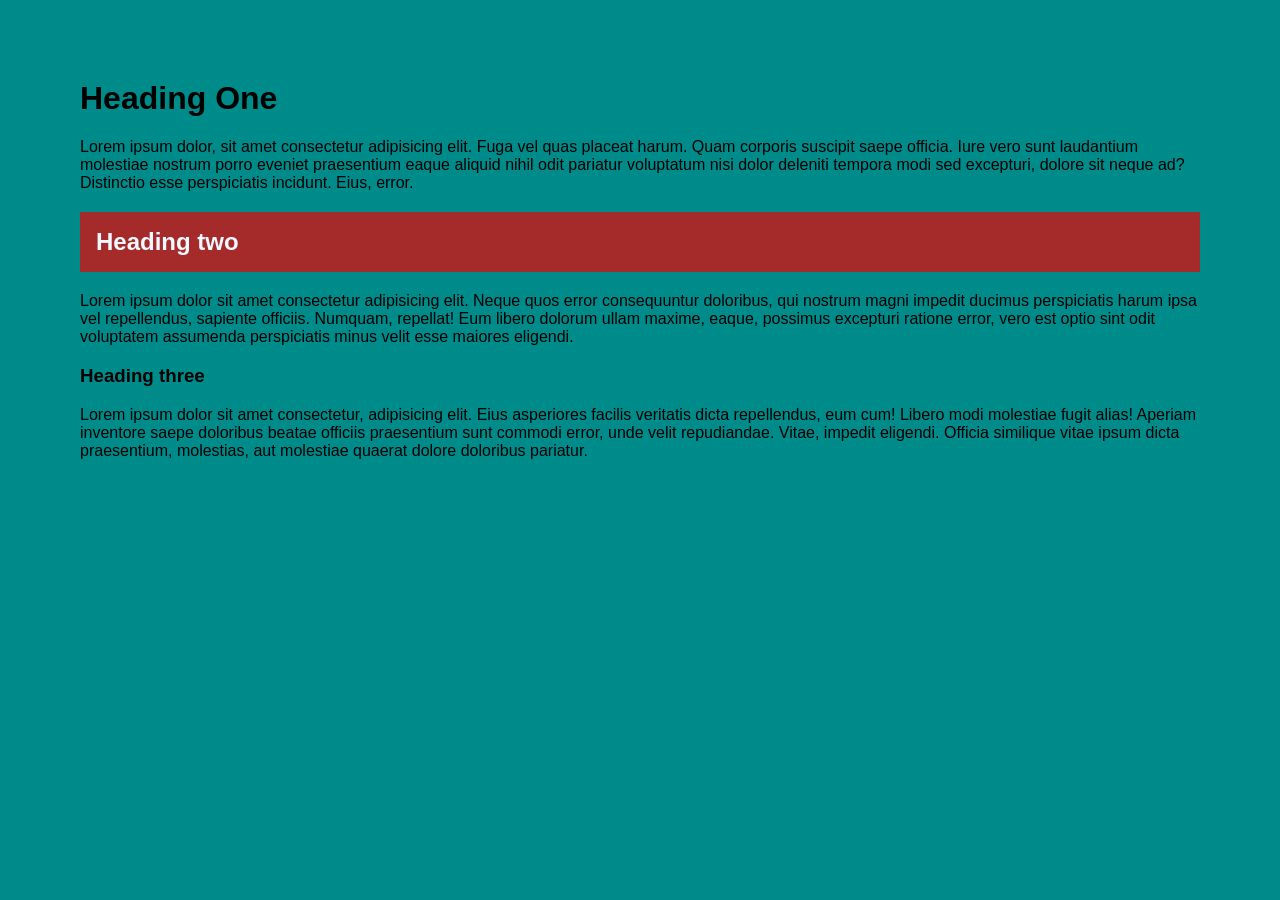
==== Week2/exercise/index.html @ 01c2dd8a "Started week 2 lesson" ====
<!DOCTYPE html>
<html lang="en">
<head>
    <meta charset="UTF-8">
    <meta name="viewport" content="width=device-width, initial-scale=1.0">
    <title>CSS Foundation</title>
    <link rel="stylesheet" href="style.css">
    <!--style>
        h1,h2,h3{
            color: green;
        }
        p{ 
            color: purple;
        }
    </style> -->
</head>
<body>
    <h1 >Heading One</h1>
    <p >Lorem ipsum dolor, sit amet consectetur adipisicing elit. Fuga vel quas placeat harum. Quam corporis suscipit saepe officia. Iure vero sunt laudantium molestiae nostrum porro eveniet praesentium eaque aliquid nihil odit pariatur voluptatum nisi dolor deleniti tempora modi sed excepturi, dolore sit neque ad? Distinctio esse perspiciatis incidunt. Eius, error.
         </p>

         <h2 >Heading two</h2>
         <p > Lorem ipsum dolor sit amet consectetur adipisicing elit. Neque quos error consequuntur doloribus, qui nostrum magni impedit ducimus perspiciatis harum ipsa vel repellendus, sapiente officiis. Numquam, repellat! Eum libero dolorum ullam maxime, eaque, possimus excepturi ratione error, vero est optio sint odit voluptatem assumenda perspiciatis minus velit esse maiores eligendi.</p>

         <h3>Heading three</h3>
         <p>Lorem ipsum dolor sit amet consectetur, adipisicing elit. Eius asperiores facilis veritatis dicta repellendus, eum cum! Libero modi molestiae fugit alias! Aperiam inventore saepe doloribus beatae officiis praesentium sunt commodi error, unde velit repudiandae. Vitae, impedit eligendi. Officia similique vitae ipsum dicta praesentium, molestias, aut molestiae quaerat dolore doloribus pariatur.</p>
    
</body>
</html>
---- Week2/exercise/style.css ----
/* Element Selector */
body{
    font-family: 'Franklin Gothic Medium', 'Arial Narrow', Arial, sans-serif;
    margin: 5rem;
    background-color: darkcyan;

}
        h2{
            color: aliceblue;
            background-color: brown;
            padding: 1rem;
        }
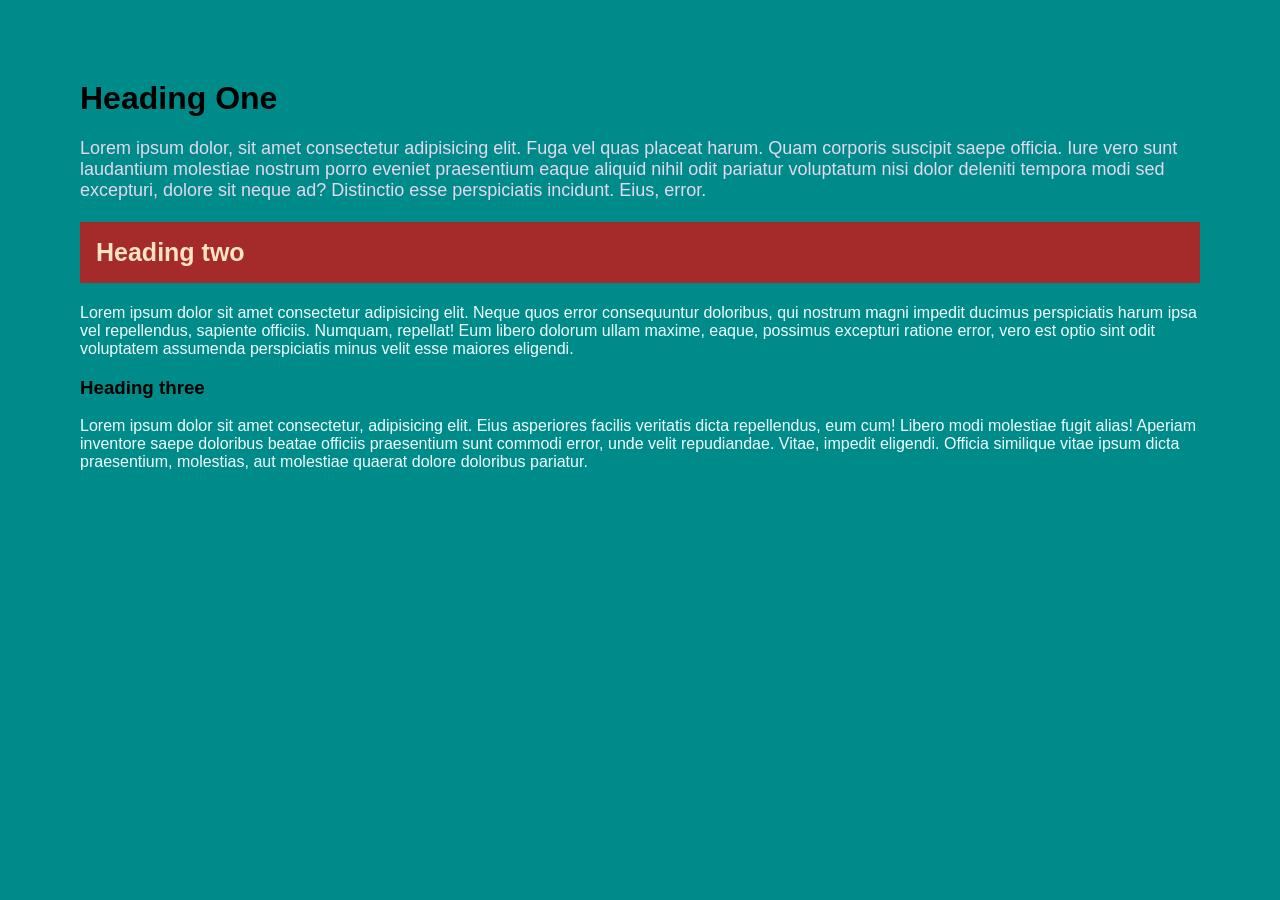
==== commit 82c4c951: "week2" ====
--- a/Week2/exercise/index.html
+++ b/Week2/exercise/index.html
@@ -5,25 +5,18 @@
     <meta name="viewport" content="width=device-width, initial-scale=1.0">
     <title>CSS Foundation</title>
     <link rel="stylesheet" href="style.css">
-    <!--style>
-        h1,h2,h3{
-            color: green;
-        }
-        p{ 
-            color: purple;
-        }
-    </style> -->
+    
 </head>
 <body>
     <h1 >Heading One</h1>
-    <p >Lorem ipsum dolor, sit amet consectetur adipisicing elit. Fuga vel quas placeat harum. Quam corporis suscipit saepe officia. Iure vero sunt laudantium molestiae nostrum porro eveniet praesentium eaque aliquid nihil odit pariatur voluptatum nisi dolor deleniti tempora modi sed excepturi, dolore sit neque ad? Distinctio esse perspiciatis incidunt. Eius, error.
+    <p id="main-para">Lorem ipsum dolor, sit amet consectetur adipisicing elit. Fuga vel quas placeat harum. Quam corporis suscipit saepe officia. Iure vero sunt laudantium molestiae nostrum porro eveniet praesentium eaque aliquid nihil odit pariatur voluptatum nisi dolor deleniti tempora modi sed excepturi, dolore sit neque ad? Distinctio esse perspiciatis incidunt. Eius, error.
          </p>
 
-         <h2 >Heading two</h2>
+         <h2 class="jon">Heading two</h2>
          <p > Lorem ipsum dolor sit amet consectetur adipisicing elit. Neque quos error consequuntur doloribus, qui nostrum magni impedit ducimus perspiciatis harum ipsa vel repellendus, sapiente officiis. Numquam, repellat! Eum libero dolorum ullam maxime, eaque, possimus excepturi ratione error, vero est optio sint odit voluptatem assumenda perspiciatis minus velit esse maiores eligendi.</p>
 
          <h3>Heading three</h3>
-         <p>Lorem ipsum dolor sit amet consectetur, adipisicing elit. Eius asperiores facilis veritatis dicta repellendus, eum cum! Libero modi molestiae fugit alias! Aperiam inventore saepe doloribus beatae officiis praesentium sunt commodi error, unde velit repudiandae. Vitae, impedit eligendi. Officia similique vitae ipsum dicta praesentium, molestias, aut molestiae quaerat dolore doloribus pariatur.</p>
+         <p >Lorem ipsum dolor sit amet consectetur, adipisicing elit. Eius asperiores facilis veritatis dicta repellendus, eum cum! Libero modi molestiae fugit alias! Aperiam inventore saepe doloribus beatae officiis praesentium sunt commodi error, unde velit repudiandae. Vitae, impedit eligendi. Officia similique vitae ipsum dicta praesentium, molestias, aut molestiae quaerat dolore doloribus pariatur.</p>
     
 </body>
 </html>
--- a/Week2/exercise/style.css
+++ b/Week2/exercise/style.css
@@ -9,4 +9,18 @@
             color: aliceblue;
             background-color: brown;
             padding: 1rem;
+        }
+        p{
+            color: azure;
+            font-size: 16px;
+        }
+        .jon{
+            font-family: Arial, Helvetica, sans-serif;
+            color: bisque;
+            font-size: 25px;
+        }
+        #main-para{
+            font-family: Impact, Haettenschweiler, 'Arial Narrow Bold', sans-serif;
+            color: rgb(227, 216, 237);
+            font-size: 18px;
         }
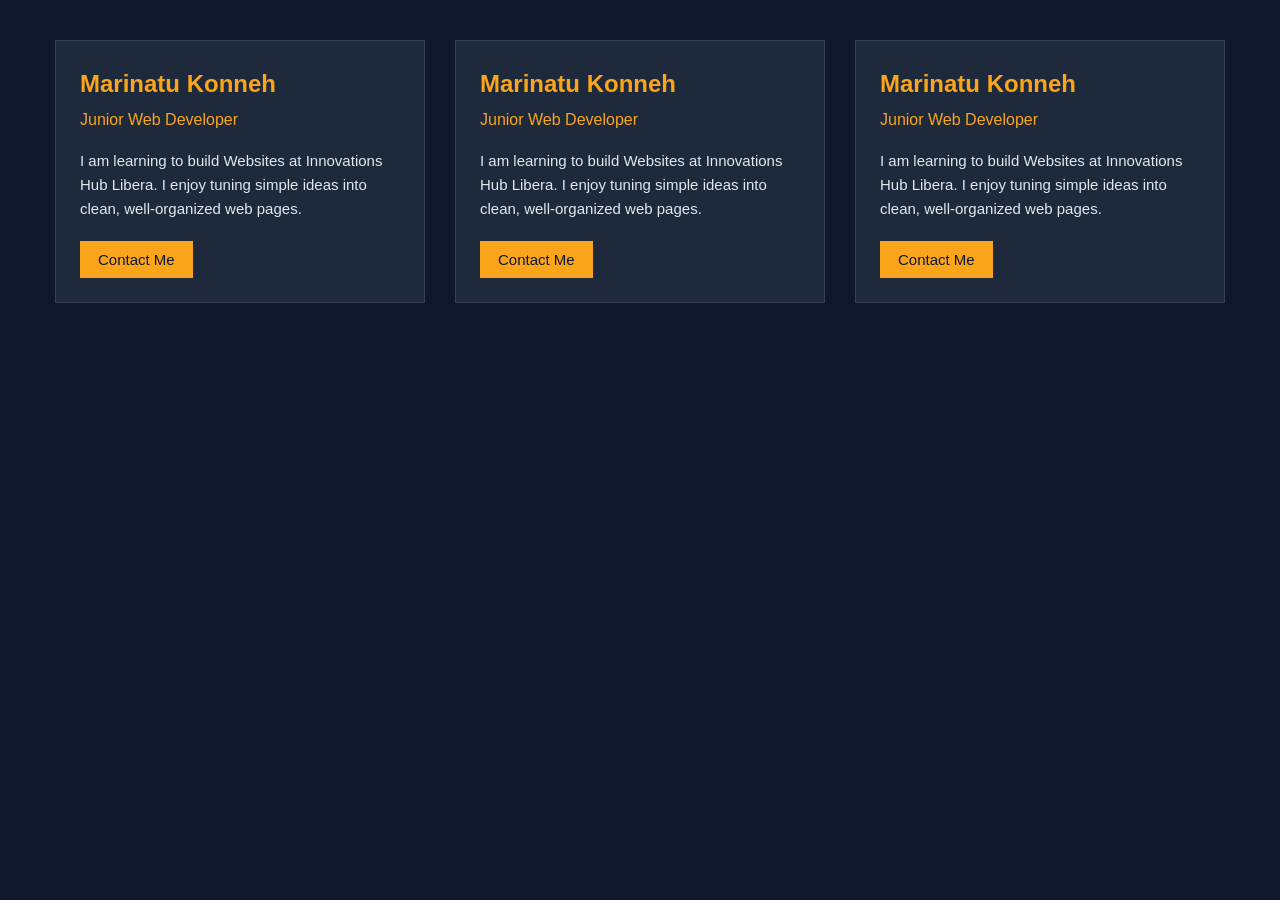
==== commit f2883c0e: "Complete the CSS Foundation notes" ====
--- a/Week2/exercise/index.html
+++ b/Week2/exercise/index.html
@@ -3,20 +3,42 @@
 <head>
     <meta charset="UTF-8">
     <meta name="viewport" content="width=device-width, initial-scale=1.0">
-    <title>CSS Foundation</title>
+    <title>My Profile Card</title>
     <link rel="stylesheet" href="style.css">
+   
     
 </head>
 <body>
-    <h1 >Heading One</h1>
-    <p id="main-para">Lorem ipsum dolor, sit amet consectetur adipisicing elit. Fuga vel quas placeat harum. Quam corporis suscipit saepe officia. Iure vero sunt laudantium molestiae nostrum porro eveniet praesentium eaque aliquid nihil odit pariatur voluptatum nisi dolor deleniti tempora modi sed excepturi, dolore sit neque ad? Distinctio esse perspiciatis incidunt. Eius, error.
-         </p>
+    <div class="container">
+<div id="profile" class="card">
+    <h1 id="name">Marinatu Konneh</h1>
+    <p class="role"> Junior Web Developer
+    </p>
+<p class="bio">I am learning to build Websites at Innovations Hub Libera.
+    I enjoy tuning simple ideas into clean, well-organized web pages.
+</p>
+<button class="btn" type="button"> Contact Me </button>
+</div>
 
-         <h2 class="jon">Heading two</h2>
-         <p > Lorem ipsum dolor sit amet consectetur adipisicing elit. Neque quos error consequuntur doloribus, qui nostrum magni impedit ducimus perspiciatis harum ipsa vel repellendus, sapiente officiis. Numquam, repellat! Eum libero dolorum ullam maxime, eaque, possimus excepturi ratione error, vero est optio sint odit voluptatem assumenda perspiciatis minus velit esse maiores eligendi.</p>
+<div id="profile" class="card">
+    <h1 id="name">Marinatu Konneh</h1>
+    <p class="role"> Junior Web Developer
+    </p>
+<p class="bio">I am learning to build Websites at Innovations Hub Libera.
+    I enjoy tuning simple ideas into clean, well-organized web pages.
+</p>
+<button class="btn" type="button"> Contact Me </button>
+</div>
 
-         <h3>Heading three</h3>
-         <p >Lorem ipsum dolor sit amet consectetur, adipisicing elit. Eius asperiores facilis veritatis dicta repellendus, eum cum! Libero modi molestiae fugit alias! Aperiam inventore saepe doloribus beatae officiis praesentium sunt commodi error, unde velit repudiandae. Vitae, impedit eligendi. Officia similique vitae ipsum dicta praesentium, molestias, aut molestiae quaerat dolore doloribus pariatur.</p>
-    
+<div id="profile" class="card">
+    <h1 id="name">Marinatu Konneh</h1>
+    <p class="role"> Junior Web Developer
+    </p>
+<p class="bio">I am learning to build Websites at Innovations Hub Libera.
+    I enjoy tuning simple ideas into clean, well-organized web pages.
+</p>
+<button class="btn" type="button"> Contact Me </button>
+</div>
+</div>
 </body>
 </html>
--- a/Week2/exercise/style.css
+++ b/Week2/exercise/style.css
@@ -1,26 +1,55 @@
-/* Element Selector */
+:root{
+    --bg: #0f172a;
+    --card-bg: #1e293b;
+    --text: #e2e8f0;
+    --primart: #faa51a;
+}
+
 body{
-    font-family: 'Franklin Gothic Medium', 'Arial Narrow', Arial, sans-serif;
-    margin: 5rem;
-    background-color: darkcyan;
+    background-color: var(--bg);
+    color: var(--text);
+    font-family: Arial, Helvetica, sans-serif;
+    line-height: 1.6;
+    margin: 0;
+    padding: 40px;
+}
+
+#profile{
+    width: 320px;
+    margin: 0 auto;
+}
+
+.card {
+
+    background-color: var(--card-bg);
+    padding: 24px;
+    border: 1px solid rgb(51,65,85);
 
 }
-        h2{
-            color: aliceblue;
-            background-color: brown;
-            padding: 1rem;
-        }
-        p{
-            color: azure;
-            font-size: 16px;
-        }
-        .jon{
-            font-family: Arial, Helvetica, sans-serif;
-            color: bisque;
-            font-size: 25px;
-        }
-        #main-para{
-            font-family: Impact, Haettenschweiler, 'Arial Narrow Bold', sans-serif;
-            color: rgb(227, 216, 237);
-            font-size: 18px;
-        }+
+#name{
+    color: var(--primart);
+    font-size: 24px;
+    margin: 0;
+}
+.role{
+    color: var(--primart);
+    font-size: 16px;
+    margin: 4px 0 16px 0;
+}
+.bio{
+    font-size: 15px;
+    line-height: 1.6;
+    margin: 0 0 20px 0;
+}
+.btn {
+    background-color: var(--primart);
+    color: #0f172a;
+    border: none;
+    padding: 10px 18px;
+    font-size: 15px;
+
+}
+.container{
+    display: flex;
+}
